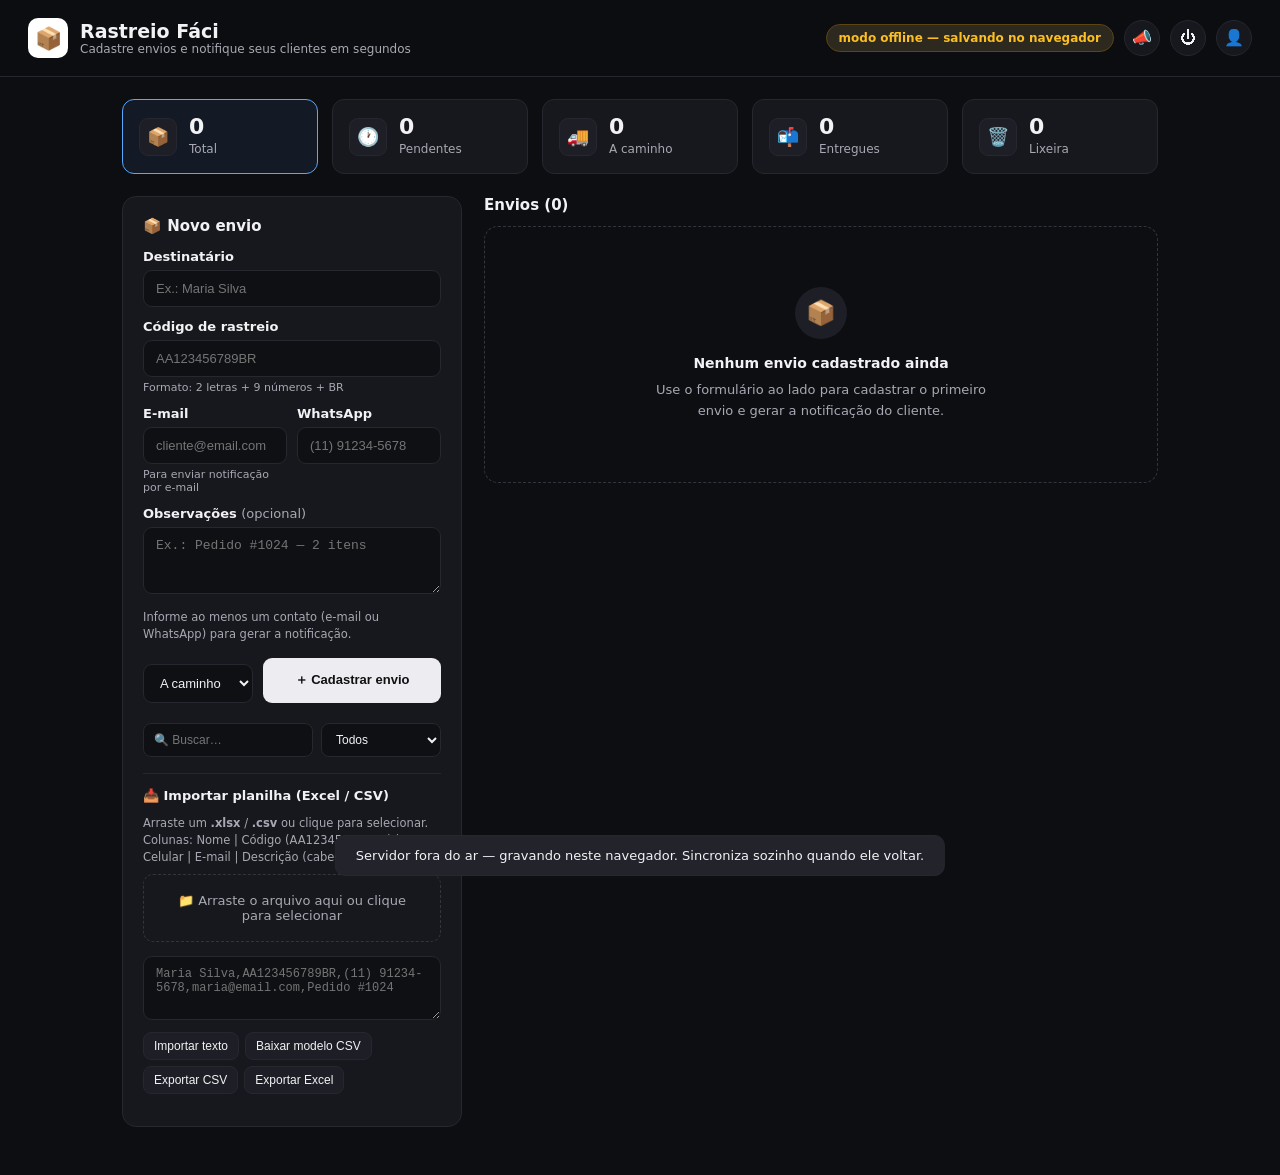
==== static/index.html @ da06f332 "teste1_de_envio" ====
<!DOCTYPE html>
<html lang="pt-BR">
<head>
<meta charset="UTF-8">
<meta name="viewport" content="width=device-width, initial-scale=1.0">
<title>Rastreio Facil</title>
<link rel="stylesheet" href="/static/styles.css">
<link rel="icon" href="data:image/svg+xml,<svg xmlns=%22http://www.w3.org/2000/svg%22 viewBox=%220 0 100 100%22><text y=%22.9em%22 font-size=%2290%22>📦</text></svg>">
</head>
<body>
<header class="top">
  <div class="brand">
    <div class="logo">📦</div>
    <div><h1>Rastreio Fáci</h1><p>Cadastre envios e notifique seus clientes em segundos</p></div>
  </div>
  <div class="top-actions">
    <span class="pill" id="db-pill" title="Status do banco">⏳ banco…</span>
    <button class="icon-btn" id="btn-notifica-massa" title="Notificar todos pendentes por e-mail">📣</button>
    <button class="icon-btn" id="btn-logout" title="Sair">⏻</button>
    <button class="icon-btn" id="btn-login" title="Login / admin">👤</button>
  </div>
</header>
<main class="wrap">
  <section class="stats">
    <div class="stat" data-filtro="todos" title="Clique para listar todos"><span class="stat-ico">📦</span><div><b id="st-total">0</b><small>Total</small></div></div>
    <div class="stat" data-filtro="pendente" title="Clique para filtrar pendentes"><span class="stat-ico">🕐</span><div><b id="st-pend">0</b><small>Pendentes</small></div></div>
    <div class="stat" data-filtro="a_caminho" title="Clique para filtrar a caminho"><span class="stat-ico">🚚</span><div><b id="st-cam">0</b><small>A caminho</small></div></div>
    <div class="stat" data-filtro="entregue" title="Clique para filtrar entregues"><span class="stat-ico">📬</span><div><b id="st-ent">0</b><small>Entregues</small></div></div>
    <div class="stat" data-filtro="excluido" title="Clique para ver lixeira" id="stat-lix" hidden><span class="stat-ico">🗑️</span><div><b id="st-lix">0</b><small>Lixeira</small></div></div>
  </section>
  <section class="grid">
    <div class="card form-card">
      <h2>📦 Novo envio</h2>
      <label>Destinatário<input id="f-nome" placeholder="Ex.: Maria Silva" autocomplete="off" maxlength="80"></label>
      <label>Código de rastreio<input id="f-codigo" placeholder="AA123456789BR" maxlength="13" style="text-transform:uppercase" autocomplete="off" spellcheck="false"><small class="field-msg" id="f-codigo-msg">Formato: 2 letras + 9 números + BR</small></label>
      <div class="row2">
        <label>E-mail<input id="f-email" type="email" placeholder="cliente@email.com" autocomplete="off" maxlength="120"><small class="field-msg" id="f-email-msg">Para enviar notificação por e-mail</small></label>
        <label>WhatsApp<input id="f-fone" placeholder="(11) 91234-5678" autocomplete="off" inputmode="numeric" maxlength="16"></label>
      </div>
      <label>Observações <span class="opt">(opcional)</span><textarea id="f-desc" rows="3" placeholder="Ex.: Pedido #1024 — 2 itens"></textarea></label>
      <p class="hint">Informe ao menos um contato (e-mail ou WhatsApp) para gerar a notificação.</p>
      <div class="row2b">
        <select id="f-status" title="Status inicial">
          <option value="a_caminho">A caminho</option>
          <option value="pendente">Pendente</option>
          <option value="entregue">Entregue</option>
        </select>
        <button class="btn-light" id="btn-add">＋ Cadastrar envio</button>
      </div>
      <div class="mini-row">
        <input id="f-busca" placeholder="🔍 Buscar…">
        <select id="f-filtro"><option value="todos">Todos</option><option value="a_caminho">A caminho</option><option value="pendente">Pendentes</option><option value="entregue">Entregues</option><option value="excluido">🗑️ Lixeira</option></select>
      </div>
      <div class="import-box">
        <h3>📥 Importar planilha (Excel / CSV)</h3>
        <p class="hint">Arraste um <b>.xlsx</b> / <b>.csv</b> ou clique para selecionar. Colunas: Nome | Código (AA123456789BR) | Celular | E-mail | Descrição (cabeçalho opcional).</p>
        <div class="drop" id="drop">📁 Arraste o arquivo aqui ou clique para selecionar<input type="file" id="f-file" accept=".csv,.xlsx,.xls" hidden></div>
        <textarea id="f-csv" rows="3" placeholder="Maria Silva,AA123456789BR,(11) 91234-5678,maria@email.com,Pedido #1024"></textarea>
        <div class="import-actions"><button class="chip" id="btn-import-txt">Importar texto</button><button class="chip" id="btn-modelo">Baixar modelo CSV</button><button class="chip" id="btn-exp-csv">Exportar CSV</button><button class="chip" id="btn-exp-xlsx">Exportar Excel</button><button class="chip" id="btn-backup" hidden title="Baixa o banco completo (.db) — apenas administradores">💾 Backup do banco</button></div>
        <p class="hint" id="import-msg"></p>
      </div>
    </div>
    <div class="list-col">
      <h2>Envios (<span id="list-count">0</span>)</h2>
      <div class="empty" id="empty">
        <div class="empty-ico">📦</div>
        <b>Nenhum envio cadastrado ainda</b>
        <p>Use o formulário ao lado para cadastrar o primeiro<br>envio e gerar a notificação do cliente.</p>
      </div>
      <div class="lista-scroll" id="lista-scroll"><div id="lista"></div></div>
    </div>
  </section>
</main>
<div class="toast" id="toast"><span id="toast-msg"></span></div>
<div class="modal-ov" id="modal-wa" hidden>
  <div class="modal">
    <div class="modal-h"><h3>💬 Mensagem do WhatsApp</h3><button class="x" data-close>✕</button></div>
    <div class="modal-b">
      <p class="hint">Confira a mensagem abaixo. Ao clicar no botão ela é <b>copiada</b> e o chat abre — cole com <b>Ctrl+V</b> no WhatsApp.</p>
      <textarea id="wa-msg" rows="16" readonly style="width:100%;resize:vertical"></textarea>
    </div>
    <div class="modal-f"><button class="btn-ghost" data-close>Fechar</button><button class="btn-light" id="btn-wa-enviar">📋 Copiar e abrir WhatsApp</button></div>
  </div>
</div>
<div class="modal-ov" id="modal-rt" hidden>
  <div class="modal modal-rt">
    <div class="modal-h"><h3>🚚 Rastreio <code id="rt-codigo"></code></h3><button class="x" data-close>✕</button></div>
    <div class="modal-b">
      <p class="hint" id="rt-info">Consultando…</p>
      <p class="err" id="rt-err" hidden></p>
      <ol class="rt-lista" id="rt-lista"></ol>
    </div>
    <div class="modal-f"><button class="btn-ghost" data-close>Fechar</button><button class="btn-ghost" id="btn-rt-site">🔗 Site dos Correios</button><button class="btn-light" id="btn-rt-atualizar">↻ Atualizar</button></div>
  </div>
</div>
<div class="modal-ov" id="modal-edit" hidden>
  <div class="modal">
    <div class="modal-h"><h3>✏️ Editar envio</h3><button class="x" data-close>✕</button></div>
    <div class="modal-b">
      <p class="hint">Corrija qualquer campo e clique em <b>Salvar</b>. Vale para nome, código de rastreio, WhatsApp, e-mail e observações.</p>
      <label>Destinatário<input id="ed-nome" placeholder="Ex.: Maria Silva" autocomplete="off" maxlength="80"></label>
      <label>Código de rastreio<input id="ed-codigo" placeholder="AA123456789BR" maxlength="13" style="text-transform:uppercase" autocomplete="off" spellcheck="false"><small class="field-msg" id="ed-codigo-msg">Formato: 2 letras + 9 números + BR</small></label>
      <label>WhatsApp<input id="ed-fone" placeholder="(11) 91234-5678" autocomplete="off" inputmode="numeric" maxlength="16"></label>
      <label>E-mail<input id="ed-email" type="email" placeholder="cliente@email.com" autocomplete="off" maxlength="120"><small class="field-msg" id="ed-email-msg">Para enviar notificação por e-mail</small></label>
      <label>Observações<textarea id="ed-desc" rows="3" placeholder="Ex.: Pedido #1024 — 2 itens"></textarea></label>
      <p class="err" id="ed-err" hidden></p>
    </div>
    <div class="modal-f"><button class="btn-ghost" data-close>Cancelar</button><button class="btn-light" id="btn-ed-salvar">💾 Salvar</button></div>
  </div>
</div>
<div class="modal-ov" id="modal-login" hidden>
  <div class="modal">
    <div class="modal-h"><h3>👤 Acesso administrativo</h3><button class="x" data-close>✕</button></div>
    <div class="modal-b">
      <p class="hint">Com login, os envios ficam no banco de dados (compartilhados). Sem login, o sistema funciona só em modo local (dados salvos neste navegador).</p>
      <label>E-mail<input id="l-email" type="email" placeholder="voce@empresa.com"></label>
      <label>Senha<input id="l-senha" type="password" placeholder="••••••••"></label>
      <label id="l-nome-w" hidden>Nome<input id="l-nome" placeholder="Seu nome"></label>
      <p class="err" id="l-err" hidden></p>
    </div>
    <div class="modal-f"><button class="btn-ghost" data-close>Fechar</button><button class="btn-light" id="btn-do-login">Entrar</button><button class="btn-ghost" id="btn-do-reg">Criar admin (1º uso)</button></div>
  </div>
</div>
<script src="/static/libs/xlsx.full.min.js"></script>
<script src="/static/app.js?v=25"></script>
</body>
</html>
---- static/styles.css ----
:root {
  --bg: #0d0e12;
  --card: #17181d;
  --card2: #1e1f26;
  --line: #26272f;
  --txt: #f2f2f5;
  --mut: #a7a8b3;
  --acc: #e8e8ec;
  --ok: #34d399;
  --warn: #fbbf24;
  --blue: #60a5fa;
  /* semantic border tints — avoid hardcoded hex in components */
  --ok-border: #1f4d3d;
  --warn-border: #5a4513;
  --blue-border: #1d3d5e;
  --danger: #f87171;
  --danger-border: #5a2b2e;
  /* shared tokens */
  --radius-sm: 9px;
  --radius-md: 12px;
  --radius-pill: 999px;
  --transition-fast: 0.2s ease;
}
* {
  box-sizing: border-box;
  margin: 0;
  padding: 0;
}

body {
  background: var(--bg);
  color: var(--txt);
  font-family: 'Segoe UI', system-ui, sans-serif;
  min-height: 100vh;
}

.top {
  display: flex;
  justify-content: space-between;
  align-items: center;
  padding: 18px 28px;
  border-bottom: 1px solid var(--line);
  position: sticky;
  top: 0;
  background: rgba(13, 14, 18, .95);
  backdrop-filter: blur(8px);
  z-index: 10;
}

.brand {
  display: flex;
  gap: 12px;
  align-items: center;
}

.logo {
  width: 40px;
  height: 40px;
  background: #fff;
  border-radius: 10px;
  display: flex;
  align-items: center;
  justify-content: center;
  font-size: 22px;
}

.brand h1 {
  font-size: 19px;
}

.brand p {
  font-size: 12px;
  color: var(--mut);
}

.top-actions {
  display: flex;
  gap: 10px;
  align-items: center;
}

.pill {
  display: inline-flex;
  align-items: center;
  gap: 6px;
  white-space: nowrap;
  font-size: 12px;
  font-weight: 600;
  line-height: 1;
  border: 1px solid var(--line);
  border-radius: var(--radius-pill);
  padding: 7px 12px;
  background: var(--card);
  color: var(--mut);
}
.pill.ok {
  color: var(--ok);
  border-color: var(--ok-border);
  background: var(--card);
  background: color-mix(in srgb, var(--ok) 10%, var(--card));
}
.pill.bad {
  color: var(--warn);
  border-color: var(--warn-border);
  background: var(--card);
  background: color-mix(in srgb, var(--warn) 10%, var(--card));
}
.icon-btn {
  display: inline-flex;
  align-items: center;
  justify-content: center;
  flex-shrink: 0;
  background: var(--card);
  border: 1px solid var(--line);
  color: var(--txt);
  border-radius: 50%;
  width: 36px;
  height: 36px;
  font-size: 16px;
  line-height: 1;
  cursor: pointer;
  transition: border-color var(--transition-fast), background var(--transition-fast), transform var(--transition-fast);
}
.icon-btn:hover {
  border-color: #3f4050;
  background: var(--card2);
}
.icon-btn:active {
  transform: scale(0.94);
}
.icon-btn:focus-visible {
  outline: 2px solid var(--blue);
  outline-offset: 2px;
}
.wrap {
  max-width: 1080px;
  margin-inline: auto;
  padding: 22px;
  padding-bottom: 48px;
}
.stats {
  display: grid;
  grid-template-columns: repeat(5, minmax(0, 1fr));
  gap: 14px;
  margin-bottom: 22px;
}
.stat {
  display: flex;
  gap: 12px;
  align-items: center;
  min-width: 0;
  background: var(--card);
  border: 1px solid var(--line);
  border-radius: var(--radius-md);
  padding: 16px;
}
/* melhoria v22: cards de estatistica funcionam como filtro da lista */
.stat[data-filtro] {
  cursor: pointer;
  transition: border-color .15s ease, background .15s ease;
}
.stat[data-filtro]:hover {
  border-color: #58a6ff;
}
.stat.ativo {
  border-color: #58a6ff;
  background: rgba(88, 166, 255, .08);
}
.stat-ico {
  flex-shrink: 0;
  background: var(--card2);
  border: 1px solid var(--line);
  width: 38px;
  height: 38px;
  border-radius: var(--radius-sm);
  display: inline-flex;
  align-items: center;
  justify-content: center;
  font-size: 18px;
  line-height: 1;
}

.stat b {
  font-size: 22px;
  display: block;
  line-height: 1;
}

.stat small {
  color: var(--mut);
  font-size: 12px;
}

.grid {
  display: grid;
  grid-template-columns: 340px 1fr;
  gap: 22px;
  align-items: stretch;
}

.list-col {
  display: flex;
  flex-direction: column;
  min-width: 0;
  min-height: 0;
}

.lista-scroll {
  flex: 1 1 auto;
  min-height: 0;
  overflow-y: auto;
  padding-right: 10px;
  scrollbar-width: thin;
  scrollbar-color: #3b3c47 transparent;
}

.card {
  background: var(--card);
  border: 1px solid var(--line);
  border-radius: 14px;
  padding: 20px;
}

.form-card h2,
.list-col h2 {
  font-size: 15px;
  margin-bottom: 14px;
}

.form-card label {
  display: block;
  font-size: 13px;
  font-weight: 600;
  margin: 12px 0 0;
}

.form-card input,
.form-card textarea,
.form-card select {
  width: 100%;
  margin-top: 6px;
  background: #0f1014;
  border: 1px solid var(--line);
  border-radius: 9px;
  color: var(--txt);
  padding: 10px 12px;
  font-size: 13px;
  outline: none;
}

.form-card input:focus,
.form-card textarea:focus {
  border-color: #3b3c47;
}

.form-card textarea {
  resize: vertical;
}

.opt {
  font-weight: 400;
  color: var(--mut);
}

.row2 {
  display: grid;
  grid-template-columns: 1fr 1fr;
  gap: 10px;
}

.row2b {
  display: grid;
  grid-template-columns: 110px 1fr;
  gap: 10px;
  margin-top: 14px;
}

.hint {
  font-size: 11.5px;
  color: var(--mut);
  margin-top: 12px;
  line-height: 1.5;
}

.btn-light {
  background: #ececf1;
  color: #111;
  border: none;
  border-radius: 9px;
  padding: 11px;
  font-weight: 700;
  cursor: pointer;
  font-size: 13px;
}

.btn-light:hover {
  background: #fff;
}

.btn-ghost {
  background: transparent;
  border: 1px solid var(--line);
  color: var(--txt);
  border-radius: 9px;
  padding: 8px 14px;
  cursor: pointer;
  font-size: 12px;
}

.mini-row {
  display: grid;
  grid-template-columns: 1fr 120px;
  gap: 8px;
  margin-top: 14px;
}

.mini-row input,
.mini-row select {
  background: #0f1014;
  border: 1px solid var(--line);
  border-radius: 8px;
  color: var(--txt);
  padding: 8px 10px;
  font-size: 12px;
}

.list-col h2 {
  margin-bottom: 12px;
}

.lista-scroll {
  overflow-y: auto;
  max-height: min(92vh, 1150px);
  padding-right: 10px;
  scrollbar-width: thin;
  scrollbar-color: #3b3c47 transparent;
}

.lista-scroll::-webkit-scrollbar {
  width: 8px;
}

.lista-scroll::-webkit-scrollbar-track {
  background: transparent;
}

.lista-scroll::-webkit-scrollbar-thumb {
  background: #3b3c47;
  border-radius: 4px;
}

.lista-scroll::-webkit-scrollbar-thumb:hover {
  background: #4a4b58;
}

.empty {
  border: 1.5px dashed #33343d;
  border-radius: 14px;
  padding: 60px 20px;
  text-align: center;
  color: var(--mut);
}

.empty-ico {
  width: 52px;
  height: 52px;
  border-radius: 50%;
  background: var(--card2);
  display: flex;
  align-items: center;
  justify-content: center;
  font-size: 24px;
  margin: 0 auto 14px;
}

.empty b {
  color: var(--txt);
  font-size: 14px;
}

.empty p {
  font-size: 13px;
  margin-top: 8px;
  line-height: 1.6;
}

.item {
  background: var(--card);
  border: 1px solid var(--line);
  border-radius: 12px;
  padding: 14px 16px;
  margin-bottom: 10px;
}

.item-top {
  display: flex;
  justify-content: space-between;
  align-items: center;
  gap: 8px;
  min-width: 0;
}

.item-top > b {
  flex: 1 1 auto;
  min-width: 0;
  margin: 0;
  font-size: 14px;
  font-weight: 700;
  line-height: 1.35;
  overflow: hidden;
  text-overflow: ellipsis;
  white-space: nowrap;
}

.badge {
  display: inline-flex;
  flex-shrink: 0;
  align-items: center;
  justify-content: center;
  gap: 4px;
  white-space: nowrap;
  line-height: 1;
  font-size: 11px;
  font-weight: 700;
  letter-spacing: .02em;
  padding: 5px 10px;
  border: 1px solid var(--line);
  border-radius: var(--radius-pill);
}

.badge--pendente,
.b-pendente {
  color: var(--warn);
  border-color: var(--warn-border);
  background: #3a2f10;
  background: color-mix(in srgb, var(--warn) 14%, transparent);
}

.badge--a-caminho,
.b-a_caminho {
  color: var(--blue);
  border-color: var(--blue-border);
  background: #12314a;
  background: color-mix(in srgb, var(--blue) 14%, transparent);
}

.badge--entregue,
.b-entregue {
  color: var(--ok);
  border-color: var(--ok-border);
  background: #123f2c;
  background: color-mix(in srgb, var(--ok) 14%, transparent);
}

.item code {
  display: inline-block;
  margin-top: 6px;
  color: var(--mut);
  font-size: 12px;
  font-family: ui-monospace, SFMono-Regular, Menlo, Consolas, monospace;
  letter-spacing: .02em;
  overflow-wrap: anywhere;
}

.item small {
  color: var(--mut);
  font-size: 12px;
  display: block;
  margin-top: 4px;
}

.item-actions {
  display: flex;
  gap: 6px;
  margin-top: 10px;
  flex-wrap: wrap;
}

.chip {
  background: var(--card2);
  border: 1px solid var(--line);
  color: var(--txt);
  border-radius: 8px;
  padding: 6px 10px;
  font-size: 12px;
  cursor: pointer;
}

.chip:hover {
  border-color: #3f4050;
}

.chip.danger {
  color: #f87171;
}

.chip.success {
  color: #4ade80;
  border-color: #4ade80;
}

.toast-action:hover {
  background: #1d4ed8 !important;
}

.item .autor {
  color: var(--mut);
  font-size: 11px;
  margin-top: 2px;
  display: block;
}

.item .meta {
  color: #888;
  font-size: 11px;
  margin-top: 2px;
  display: block;
}

.badge--excluido {
  background: #7f1d1d;
  color: #fecaca;
}

.toast {
  position: fixed;
  bottom: 24px;
  left: 50%;
  transform: translateX(-50%) translateY(20px);
  background: #22232b;
  border: 1px solid var(--line);
  padding: 12px 20px;
  border-radius: 10px;
  font-size: 13px;
  opacity: 0;
  transition: .25s;
  z-index: 99;
  max-width: 90vw;
}

.toast.show {
  opacity: 1;
  transform: translateX(-50%) translateY(0);
}

.modal-ov {
  position: fixed;
  inset: 0;
  background: rgba(0, 0, 0, .6);
  display: flex;
  align-items: center;
  justify-content: center;
  z-index: 50;
  padding: 16px;
}

.modal-ov[hidden] {
  display: none;
}

.modal {
  background: var(--card);
  border: 1px solid var(--line);
  border-radius: 14px;
  max-width: 400px;
  width: 100%;
  padding: 22px;
}

.modal-h {
  display: flex;
  justify-content: space-between;
  align-items: center;
  margin-bottom: 12px;
}

.modal-h h3 {
  font-size: 15px;
}

.x {
  background: none;
  border: none;
  color: var(--mut);
  cursor: pointer;
  font-size: 16px;
}

.modal-b label {
  display: block;
  font-size: 13px;
  margin-top: 10px;
}

.modal-b input,
.modal-b textarea {
  width: 100%;
  margin-top: 6px;
  background: #0f1014;
  border: 1px solid var(--line);
  border-radius: 8px;
  color: var(--txt);
  padding: 10px;
  font-size: 13px;
}

.modal-b textarea {
  resize: vertical;
}

.modal-rt {
  max-width: 480px;
}

.modal-rt .modal-b {
  max-height: 60vh;
  overflow-y: auto;
}

.rt-lista {
  list-style: none;
  margin-top: 12px;
  border-left: 2px solid var(--line);
  padding-left: 14px;
}

.rt-lista li {
  position: relative;
  padding-bottom: 14px;
  font-size: 13px;
}

.rt-lista li::before {
  content: "";
  position: absolute;
  left: -20px;
  top: 4px;
  width: 10px;
  height: 10px;
  border-radius: 50%;
  background: var(--line);
}

.rt-lista li:first-child::before {
  background: var(--blue);
}

.rt-lista.entregue li:first-child::before {
  background: var(--ok);
}

.rt-lista small {
  display: block;
  color: var(--mut);
  font-size: 12px;
  margin-top: 2px;
}

.modal-f {
  display: flex;
  gap: 8px;
  margin-top: 16px;
  flex-wrap: wrap;
}

.err {
  color: #f87171;
  font-size: 12px;
  margin-top: 10px;
}

.field-msg {
  font-weight: 400;
  color: var(--mut);
  font-size: 11px;
  display: block;
  margin-top: 4px;
}

.field-msg.ok {
  color: var(--ok);
}

.field-msg.err {
  color: #f87171;
}

input.invalid {
  border-color: #f87171 !important;
}

.import-box {
  margin-top: 16px;
  border-top: 1px solid var(--line);
  padding-top: 14px;
}

.import-box h3 {
  font-size: 13px;
  margin-bottom: 6px;
}

.drop {
  border: 1.5px dashed #33343d;
  border-radius: 10px;
  padding: 18px;
  text-align: center;
  font-size: 13px;
  color: var(--mut);
  cursor: pointer;
  margin: 8px 0;
}

.drop.over {
  border-color: var(--blue);
  color: var(--txt);
  background: #141a26;
}

.import-box textarea {
  width: 100%;
  margin-top: 6px;
  background: #0f1014;
  border: 1px solid var(--line);
  border-radius: 9px;
  color: var(--txt);
  padding: 10px 12px;
  font-size: 12px;
}

.import-actions {
  display: flex;
  gap: 6px;
  flex-wrap: wrap;
  margin-top: 8px;
}

@media (max-width: 860px) {
  .stats {
    grid-template-columns: repeat(2, 1fr);
  }

  .grid {
    grid-template-columns: 1fr;
  }

  .lista-scroll {
    max-height: 60vh;
  }
}
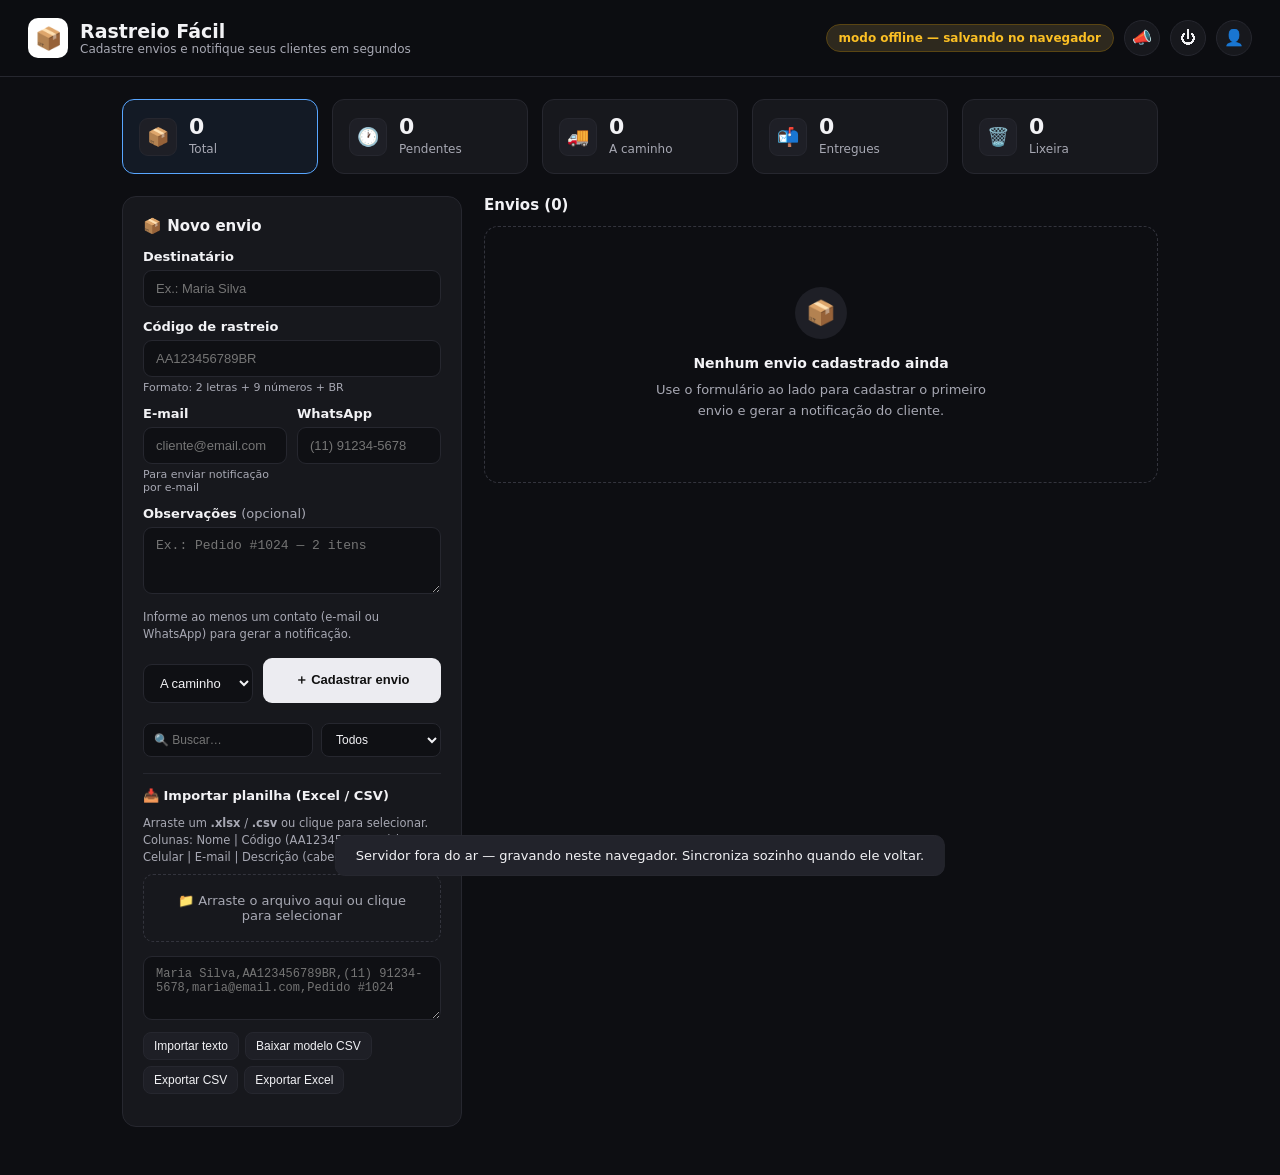
==== commit 3f8fd36b: "Update index.html" ====
--- a/static/index.html
+++ b/static/index.html
@@ -11,7 +11,7 @@
 <header class="top">
   <div class="brand">
     <div class="logo">📦</div>
-    <div><h1>Rastreio Fáci</h1><p>Cadastre envios e notifique seus clientes em segundos</p></div>
+    <div><h1>Rastreio Fácil</h1><p>Cadastre envios e notifique seus clientes em segundos</p></div>
   </div>
   <div class="top-actions">
     <span class="pill" id="db-pill" title="Status do banco">⏳ banco…</span>
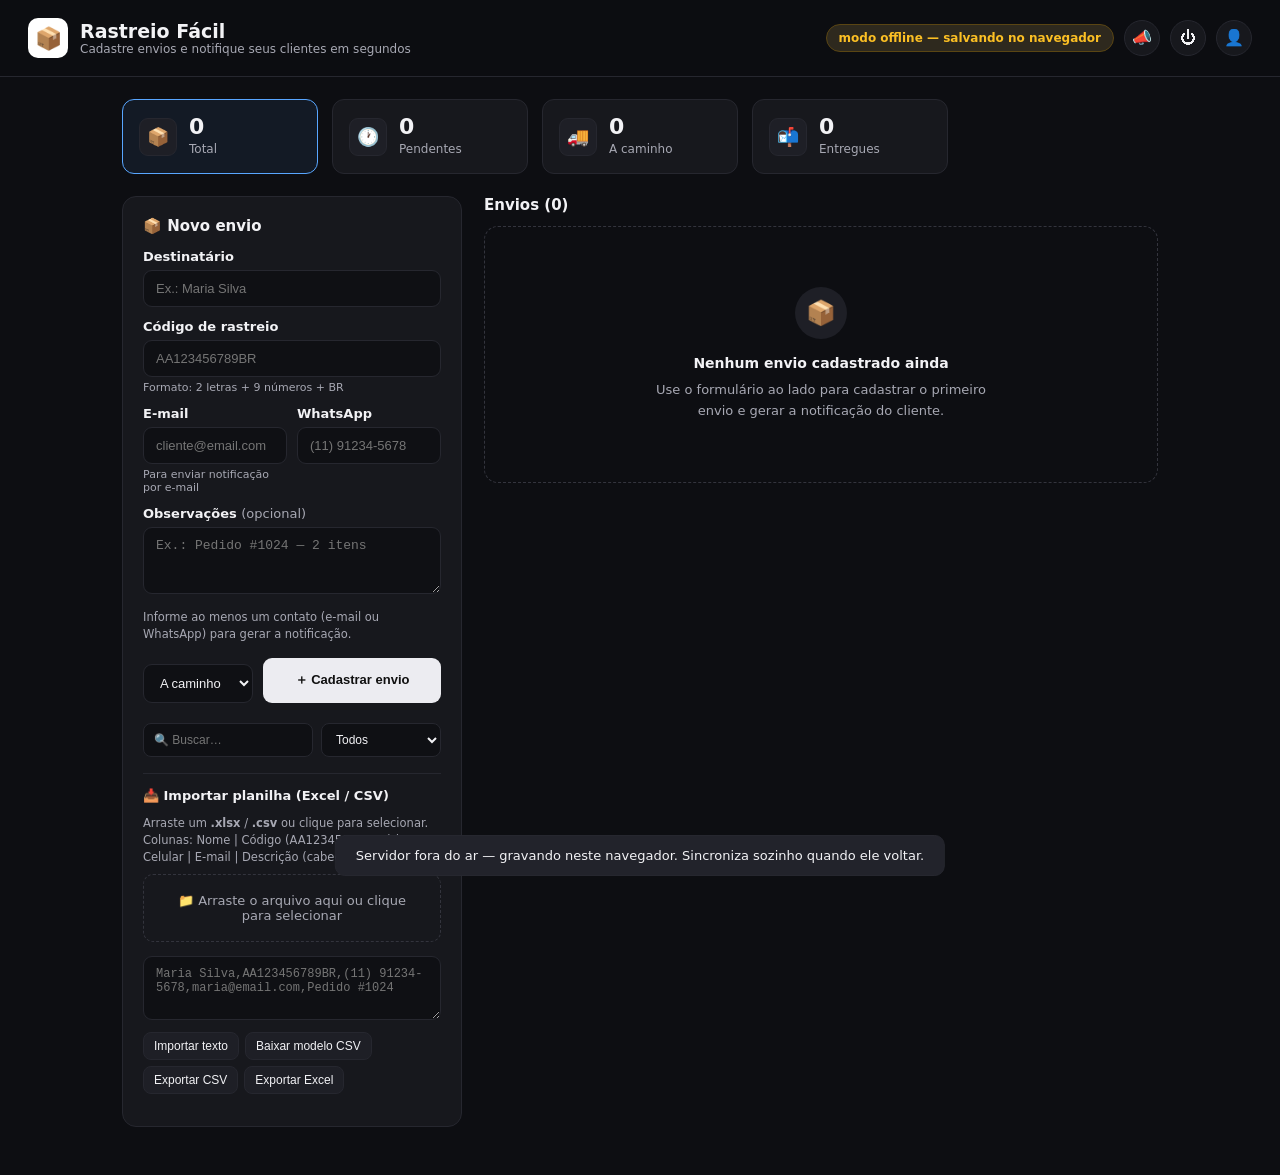
==== commit ea8cee44: "v26: tela de Usuarios na interface (criar usuario nao-admin), correcao do [hidden] e demo no Brave" ====
--- a/static/index.html
+++ b/static/index.html
@@ -16,6 +16,7 @@
   <div class="top-actions">
     <span class="pill" id="db-pill" title="Status do banco">⏳ banco…</span>
     <button class="icon-btn" id="btn-notifica-massa" title="Notificar todos pendentes por e-mail">📣</button>
+    <button class="icon-btn" id="btn-usuarios" title="Usuários (admin)" hidden>👥</button>
     <button class="icon-btn" id="btn-logout" title="Sair">⏻</button>
     <button class="icon-btn" id="btn-login" title="Login / admin">👤</button>
   </div>
@@ -121,7 +122,23 @@
     <div class="modal-f"><button class="btn-ghost" data-close>Fechar</button><button class="btn-light" id="btn-do-login">Entrar</button><button class="btn-ghost" id="btn-do-reg">Criar admin (1º uso)</button></div>
   </div>
 </div>
+<div class="modal-ov" id="modal-usuarios" hidden>
+  <div class="modal">
+    <div class="modal-h"><h3>👥 Usuários</h3><button class="x" data-close>✕</button></div>
+    <div class="modal-b">
+      <p class="hint">Apenas administradores. Crie contas de equipe e defina quem é admin.</p>
+      <div class="us-lista" id="us-lista"></div>
+      <h4>Criar usuário</h4>
+      <label>Nome<input id="us-nome" placeholder="Ex.: Maria Souza" autocomplete="off" maxlength="80"></label>
+      <label>E-mail<input id="us-email" type="email" placeholder="maria@empresa.com" autocomplete="off" maxlength="120"></label>
+      <label>Senha <span class="opt">(mínimo 8)</span><input id="us-senha" type="password" placeholder="••••••••" autocomplete="new-password"></label>
+      <label class="us-check"><input type="checkbox" id="us-admin"> Administrador (acesso total)</label>
+      <p class="err" id="us-msg" hidden></p>
+    </div>
+    <div class="modal-f"><button class="btn-ghost" data-close>Fechar</button><button class="btn-light" id="btn-us-criar">＋ Criar usuário</button></div>
+  </div>
+</div>
 <script src="/static/libs/xlsx.full.min.js"></script>
-<script src="/static/app.js?v=25"></script>
+<script src="/static/app.js?v=26"></script>
 </body>
 </html>
--- a/static/styles.css
+++ b/static/styles.css
@@ -105,6 +105,8 @@
   background: var(--card);
   background: color-mix(in srgb, var(--warn) 10%, var(--card));
 }
+/* o atributo hidden precisa vencer o display dos componentes (ex.: .icon-btn usa inline-flex) */
+[hidden] { display: none !important; }
 .icon-btn {
   display: inline-flex;
   align-items: center;
@@ -499,6 +501,15 @@
   border-color: #4ade80;
 }
 
+/* v26: gestao de usuarios (modal) */
+.us-lista { max-height: 240px; overflow: auto; margin-bottom: 10px; }
+.us-lista .item { padding: 10px 12px; margin-bottom: 8px; }
+.us-lista .item-actions { margin-top: 8px; }
+.modal-b h4 { margin: 12px 0 4px; font-size: 12px; text-transform: uppercase; letter-spacing: .04em; color: var(--mut); }
+.us-check { display: flex; flex-direction: row; align-items: center; gap: 8px; }
+.us-check input { width: auto; }
+.empty-inline { color: var(--mut); font-size: 13px; padding: 8px 2px; }
+
 .toast-action:hover {
   background: #1d4ed8 !important;
 }
